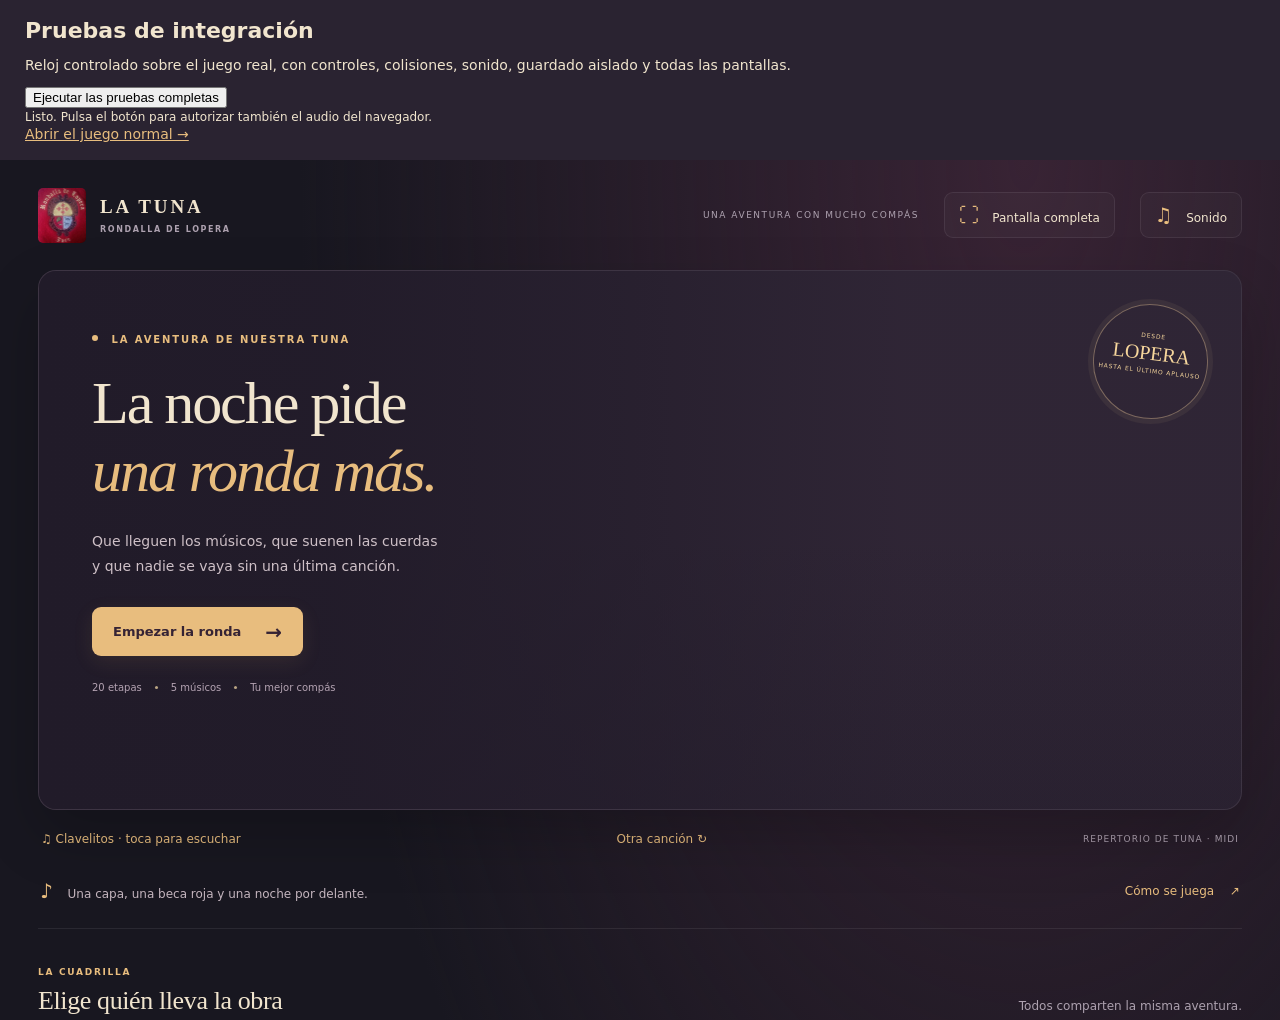
==== tests/browser-integration.html @ 7fff03b4 "Mejorar mezcla y nivel de audio del juego" ====
<!doctype html><html lang="es"><meta charset="utf-8"><meta name="viewport" content="width=device-width,initial-scale=1"><title>Pruebas de integración · Una ronda más</title>
<style>body{margin:0;background:#181720;color:#f1e5ce;font:14px system-ui}header{padding:18px 25px;background:#2a2331}h1{font-size:22px;margin:0 0 8px}#results{white-space:pre-wrap;font-size:12px;max-height:210px;overflow:auto;line-height:1.5}iframe{display:block;border:0;width:100%;height:860px}a{color:#e8bd7e}</style>
<header><h1>Pruebas de integración</h1><p>Reloj controlado sobre el juego real, con controles, colisiones, sonido, guardado aislado y todas las pantallas.</p><button id="run" disabled>Ejecutar las pruebas completas</button><div id="results" role="status">Cargando…</div><a href="../index.html">Abrir el juego normal →</a></header><iframe id="app" src="../index.html?v=5#qa" title="Juego durante la prueba de integración" allow="autoplay"></iframe>
<script>
'use strict';
const iframe=document.getElementById('app'),output=document.getElementById('results');let passed=0,failures=0,lines=[];
function check(name,condition){if(condition){passed++;lines.push('PASS · '+name);}else{failures++;lines.push('FAIL · '+name);}output.textContent=lines.join('\n');}
iframe.addEventListener('load',()=>{document.getElementById('run').disabled=false;output.textContent='Listo. Pulsa el botón para autorizar también el audio del navegador.';});
document.getElementById('run').addEventListener('click',async()=>{
 document.getElementById('run').disabled=true;
 try{
  const w=iframe.contentWindow,d=w.document,qa=w.TunaQA,g=qa.game;await qa.musicReady;
  const step=(n,input)=>{for(let t=0;t<n;t+=.01)qa.step(Math.min(.01,n-t),input);};
  const click=selector=>d.querySelector(selector).click();
  const key=(code,keyValue)=>{d.getElementById('game').focus();d.dispatchEvent(new w.KeyboardEvent('keydown',{code,key:keyValue||code,bubbles:true}));};
  const release=code=>d.dispatchEvent(new w.KeyboardEvent('keyup',{code,bubbles:true}));
  output.textContent='';
  check('Carga inicial',!d.getElementById('home').hidden&&d.querySelectorAll('.character-card').length===5);
  click('[data-character="laud"]');check('Selección de personaje canónico',qa.save.character==='laud');
  const initialSong=qa.audio.track.id;click('#next-song');check('Menú cambia canción sin repetición',qa.audio.track.id!==initialSong);click('[data-level="0"]');check('Empezar partida abre instrucciones',g.phase==='brief'&&d.getElementById('modal').open);
  click('[data-action="begin"]');check('Inicio de nivel',g.phase==='playing');
  const before=g.player.x;key('KeyD','d');qa.step(.1,{x:1,y:0});release('KeyD');check('Movimiento de teclado',g.player.x>before);
  g.player={x:330,y:338};step(2,{x:1,y:0});check('Colisión con banco',g.player.x<=339.1);
  click('#settings-open');check('Ajustes pausan sin superponer otro diálogo',g.phase==='paused'&&d.getElementById('settings').open&&!d.getElementById('modal').open);
  click('#music');click('#effects');check('Audio con controles independientes',qa.save.music===false&&qa.save.effects===false);
  click('#music');click('#effects');d.getElementById('volume').value=28;d.getElementById('volume').dispatchEvent(new w.Event('input'));check('Volumen',qa.save.volume===.28);
  click('[data-close="settings"]');await new Promise(r=>setTimeout(r,60));check('Ajustes reanudan la partida',g.phase==='playing');
  key('Escape');check('Escape pausa',g.phase==='paused');const time=g.clock;step(3);check('El tiempo no avanza en pausa',g.clock===time);click('[data-action="resume"]');
  g.health=0;qa.step(.01);check('Derrota y pantalla de reintento',g.phase==='defeat'&&d.querySelector('[data-action="retry"]'));
  click('[data-action="retry"]');check('Reinicio limpia puntuación y objetos',g.phase==='brief'&&g.score===0&&!g.items.some(i=>i.collected));
  await qa.audio.unlock();check('Audio real inicializado o alternativa silenciosa',qa.audio.ctx?.state==='running'||qa.audio.available===false);
  // Simulated seconds run faster than audible time: mute after checking audio.
  qa.save.music=false;qa.save.effects=false;qa.audio.stop();
  let scoreTotal=0;
  for(let level=0;level<20;level++){
   click('[data-action="begin"]');
   for(const item of g.items){click(`[data-target="${item.id}"]`);let watchdog=0;while(g.target!==null&&g.phase==='playing'&&watchdog++<3000)qa.step(.01);check(`Etapa ${level+1}: objetivo ${item.id+1} alcanzado`,item.collected);}
   click('[data-target="stage"]');let watchdog=0;while(g.mode!=='rhythm'&&g.phase==='playing'&&watchdog++<3000)qa.step(.01);check(`Etapa ${level+1}: transición musical`,g.mode==='rhythm');check(`Etapa ${level+1}: MIDI correspondiente y teclas progresivas`,qa.audio.track.id===g.config.song&&d.querySelectorAll('[data-lane]').length===g.config.laneCount);
   for(const note of g.notes){step(Math.max(0,note.at-g.clock));const code=w.TunaData.codes[note.lane];if(level===2)key('Space',' ');else if(level===3){const b=d.querySelector(`[data-lane="${note.lane}"]`);b.dispatchEvent(new w.PointerEvent('pointerdown',{bubbles:true,pointerId:1}));}else key(code,code);release(code);qa.step(0);}
   step(Math.max(0,g.duration-g.clock)+.1);
   check(`Etapa ${level+1}: canción completa con controles reales`,g.hits===g.notes.length&&g.phase===(level===19?'victory':'result'));
   check(`Etapa ${level+1}: puntuación y estrellas`,g.score>1000&&qa.save.stars[level]===3&&g.total>scoreTotal);scoreTotal=g.total;
   if(level<19)click('[data-action="next"]');
  }
  check('Victoria final visible',g.phase==='victory'&&d.getElementById('modal-content').textContent.includes('Una ronda para recordar'));
  const restored=w.TunaEngine.readSave(qa.storage);check('Guardado y desbloqueo de las veinte etapas',restored.unlocked===19&&restored.best.every(n=>n>0)&&restored.stars.every(n=>n===3));
  check('Los diez archivos MIDI cargan en veinte etapas',w.TunaMusic.status.size===10&&Array.from(w.TunaMusic.status.values()).every(x=>x==='archivo'));check('Escudo y sprites cargados',Array.from(d.querySelectorAll('#characters img,.brand img')).every(im=>im.complete&&im.naturalWidth>0));check('Los cinco atlas PNG cargan y se usan en el renderer',w.TunaData.characters.every(c=>qa.art.images[c.id+'-atlas']?.naturalWidth===768));
  await new Promise(r=>setTimeout(r,300));qa.step(0);
  output.textContent=`${passed} comprobaciones correctas · ${failures} fallos\n`+lines.join('\n');document.body.dataset.passed=passed;document.body.dataset.failed=failures;
 }catch(error){failures++;output.textContent+='\nERROR: '+error.stack;document.body.dataset.failed=failures;console.error(error);}
});
</script></html>
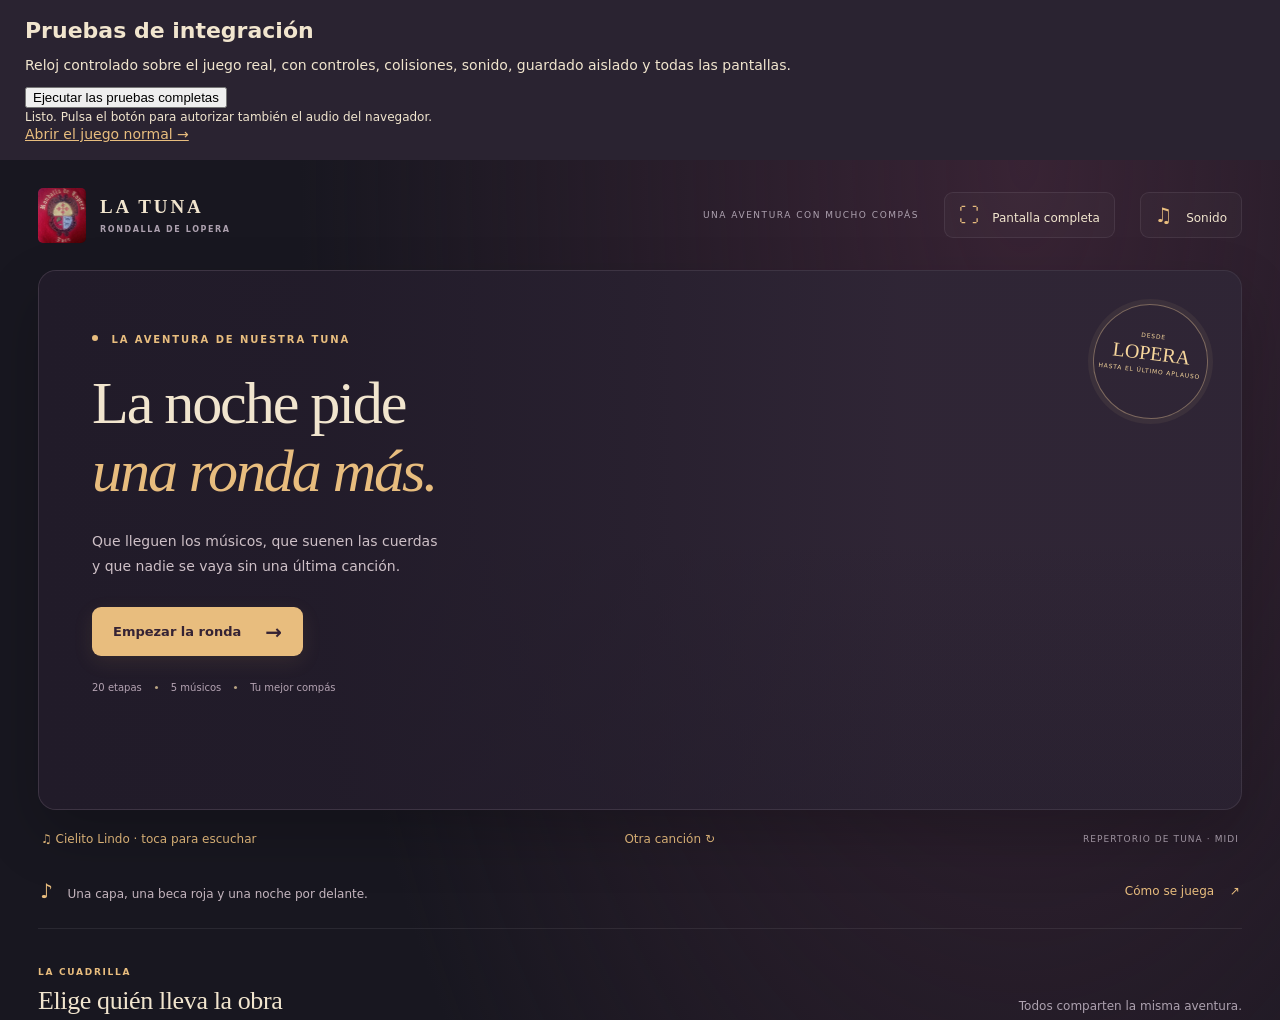
==== commit 21b97f45: "Añadir narrativa de gira y encargos" ====
--- a/tests/browser-integration.html
+++ b/tests/browser-integration.html
@@ -50,4 +50,3 @@
  }catch(error){failures++;output.textContent+='\nERROR: '+error.stack;document.body.dataset.failed=failures;console.error(error);}
 });
 </script></html>
-
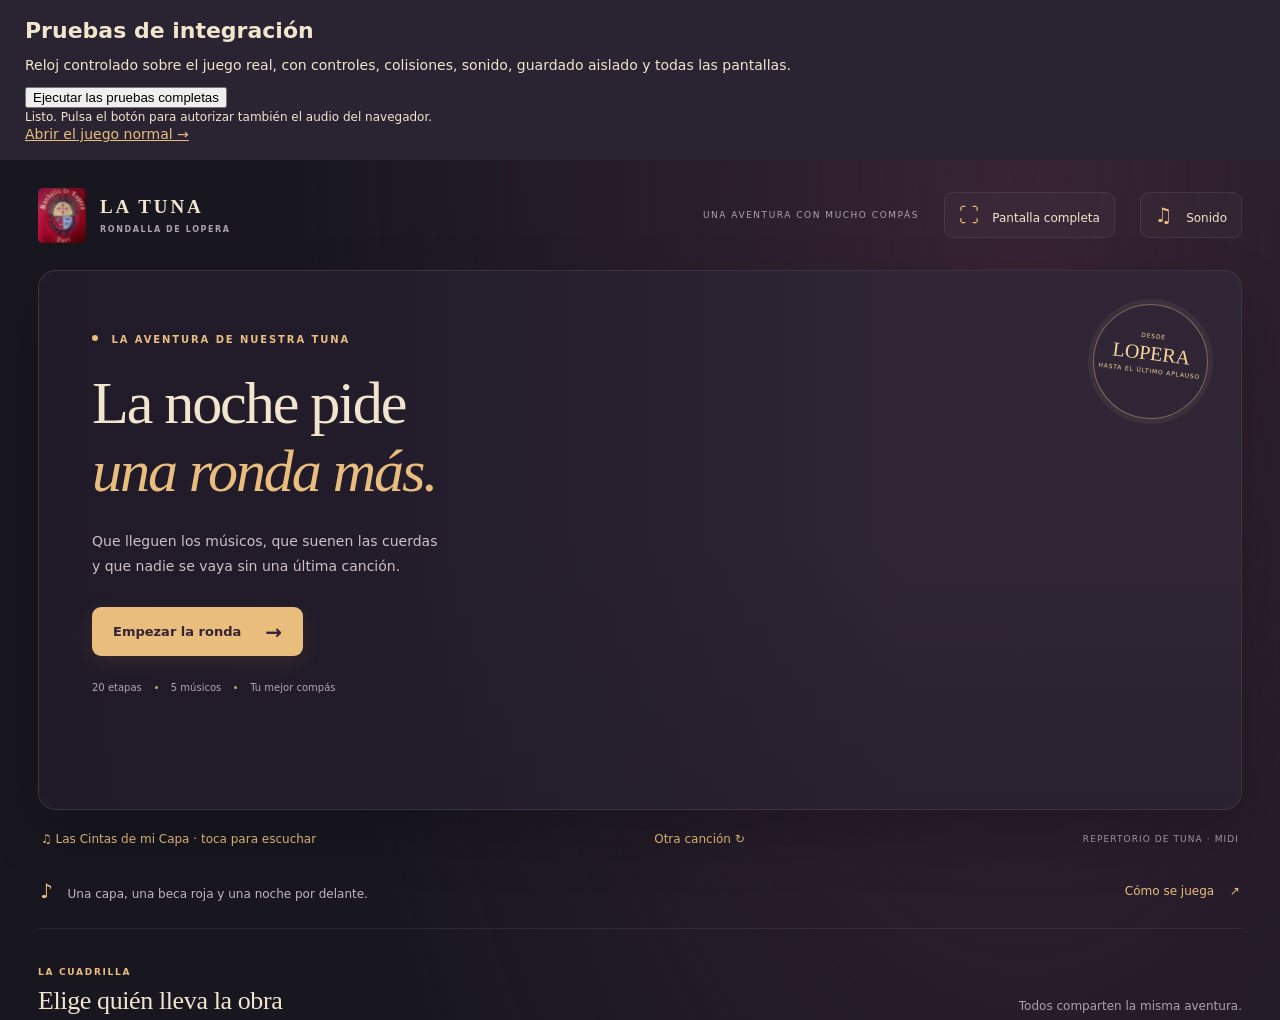
==== commit ba63eac8: "Añadir selección de grupo y nuevos músicos" ====
--- a/tests/browser-integration.html
+++ b/tests/browser-integration.html
@@ -1,6 +1,6 @@
 <!doctype html><html lang="es"><meta charset="utf-8"><meta name="viewport" content="width=device-width,initial-scale=1"><title>Pruebas de integración · Una ronda más</title>
 <style>body{margin:0;background:#181720;color:#f1e5ce;font:14px system-ui}header{padding:18px 25px;background:#2a2331}h1{font-size:22px;margin:0 0 8px}#results{white-space:pre-wrap;font-size:12px;max-height:210px;overflow:auto;line-height:1.5}iframe{display:block;border:0;width:100%;height:860px}a{color:#e8bd7e}</style>
-<header><h1>Pruebas de integración</h1><p>Reloj controlado sobre el juego real, con controles, colisiones, sonido, guardado aislado y todas las pantallas.</p><button id="run" disabled>Ejecutar las pruebas completas</button><div id="results" role="status">Cargando…</div><a href="../index.html">Abrir el juego normal →</a></header><iframe id="app" src="../index.html?v=5#qa" title="Juego durante la prueba de integración" allow="autoplay"></iframe>
+<header><h1>Pruebas de integración</h1><p>Reloj controlado sobre el juego real, con controles, colisiones, sonido, guardado aislado y todas las pantallas.</p><button id="run" disabled>Ejecutar las pruebas completas</button><div id="results" role="status">Cargando…</div><a href="../index.html">Abrir el juego normal →</a></header><iframe id="app" src="../index.html?v=6#qa" title="Juego durante la prueba de integración" allow="autoplay"></iframe>
 <script>
 'use strict';
 const iframe=document.getElementById('app'),output=document.getElementById('results');let passed=0,failures=0,lines=[];
@@ -15,10 +15,10 @@
   const key=(code,keyValue)=>{d.getElementById('game').focus();d.dispatchEvent(new w.KeyboardEvent('keydown',{code,key:keyValue||code,bubbles:true}));};
   const release=code=>d.dispatchEvent(new w.KeyboardEvent('keyup',{code,bubbles:true}));
   output.textContent='';
-  check('Carga inicial',!d.getElementById('home').hidden&&d.querySelectorAll('.character-card').length===5);
+  check('Carga inicial',!d.getElementById('home').hidden&&d.querySelectorAll('.character-card').length===7);
   click('[data-character="laud"]');check('Selección de personaje canónico',qa.save.character==='laud');
   const initialSong=qa.audio.track.id;click('#next-song');check('Menú cambia canción sin repetición',qa.audio.track.id!==initialSong);click('[data-level="0"]');check('Empezar partida abre instrucciones',g.phase==='brief'&&d.getElementById('modal').open);
-  click('[data-action="begin"]');check('Inicio de nivel',g.phase==='playing');
+ click('[data-action="begin"]');check('Inicio de nivel',g.phase==='playing');check('Grupo de cinco almacenado en la actuación',g.performance.selectedCharacters.length===5&&new Set(g.performance.selectedCharacters).size===5);
   const before=g.player.x;key('KeyD','d');qa.step(.1,{x:1,y:0});release('KeyD');check('Movimiento de teclado',g.player.x>before);
   g.player={x:330,y:338};step(2,{x:1,y:0});check('Colisión con banco',g.player.x<=339.1);
   click('#settings-open');check('Ajustes pausan sin superponer otro diálogo',g.phase==='paused'&&d.getElementById('settings').open&&!d.getElementById('modal').open);
@@ -44,7 +44,7 @@
   }
   check('Victoria final visible',g.phase==='victory'&&d.getElementById('modal-content').textContent.includes('Una ronda para recordar'));
   const restored=w.TunaEngine.readSave(qa.storage);check('Guardado y desbloqueo de las veinte etapas',restored.unlocked===19&&restored.best.every(n=>n>0)&&restored.stars.every(n=>n===3));
-  check('Los diez archivos MIDI cargan en veinte etapas',w.TunaMusic.status.size===10&&Array.from(w.TunaMusic.status.values()).every(x=>x==='archivo'));check('Escudo y sprites cargados',Array.from(d.querySelectorAll('#characters img,.brand img')).every(im=>im.complete&&im.naturalWidth>0));check('Los cinco atlas PNG cargan y se usan en el renderer',w.TunaData.characters.every(c=>qa.art.images[c.id+'-atlas']?.naturalWidth===768));
+  check('Los diez archivos MIDI cargan en veinte etapas',w.TunaMusic.status.size===10&&Array.from(w.TunaMusic.status.values()).every(x=>x==='archivo'));check('Escudo y sprites cargados',Array.from(d.querySelectorAll('#characters img,.brand img')).every(im=>im.complete&&im.naturalWidth>0));check('Los siete atlas PNG cargan y se usan en el renderer',w.TunaData.characters.length===7&&w.TunaData.characters.every(c=>qa.art.images[c.id+'-atlas']?.naturalWidth===768));
   await new Promise(r=>setTimeout(r,300));qa.step(0);
   output.textContent=`${passed} comprobaciones correctas · ${failures} fallos\n`+lines.join('\n');document.body.dataset.passed=passed;document.body.dataset.failed=failures;
  }catch(error){failures++;output.textContent+='\nERROR: '+error.stack;document.body.dataset.failed=failures;console.error(error);}
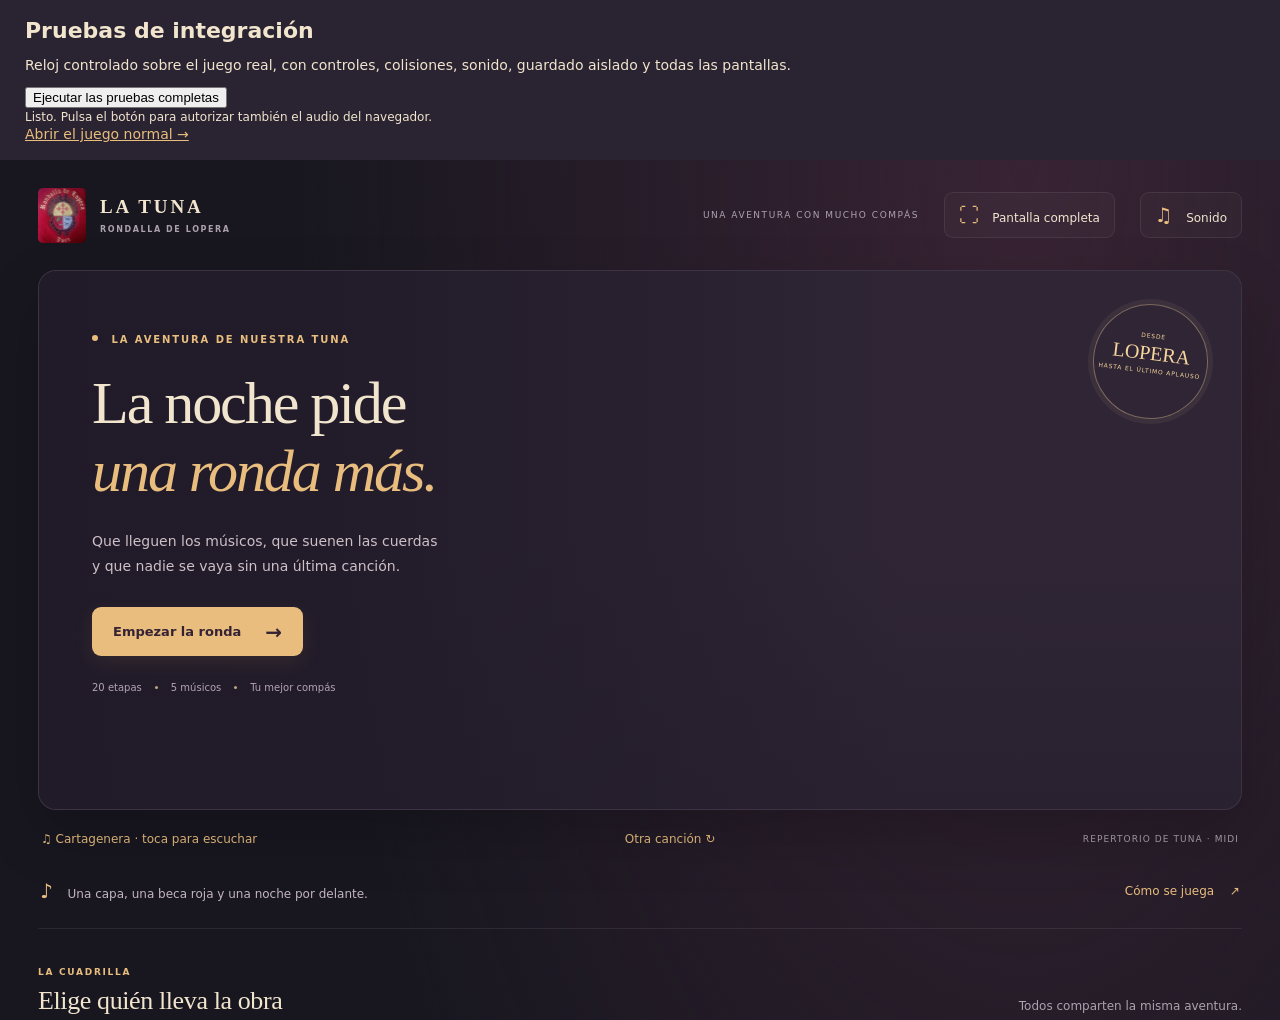
==== commit 2181381b: "Integrar sprites artísticos de Andrés y Coki y selección validada" ====
--- a/tests/browser-integration.html
+++ b/tests/browser-integration.html
@@ -12,13 +12,14 @@
   const w=iframe.contentWindow,d=w.document,qa=w.TunaQA,g=qa.game;await qa.musicReady;
   const step=(n,input)=>{for(let t=0;t<n;t+=.01)qa.step(Math.min(.01,n-t),input);};
   const click=selector=>d.querySelector(selector).click();
+  const chooseGroup=()=>{let guard=0;while(g.performance.selectedCharacters.length<5&&guard++<8){const next=[...d.querySelectorAll('[data-character-pick]:not(:disabled)')].find(button=>button.getAttribute('aria-pressed')!=='true');if(!next)break;next.click();}return g.performance.selectedCharacters.length===5;};
   const key=(code,keyValue)=>{d.getElementById('game').focus();d.dispatchEvent(new w.KeyboardEvent('keydown',{code,key:keyValue||code,bubbles:true}));};
   const release=code=>d.dispatchEvent(new w.KeyboardEvent('keyup',{code,bubbles:true}));
   output.textContent='';
   check('Carga inicial',!d.getElementById('home').hidden&&d.querySelectorAll('.character-card').length===7);
   click('[data-character="laud"]');check('Selección de personaje canónico',qa.save.character==='laud');
   const initialSong=qa.audio.track.id;click('#next-song');check('Menú cambia canción sin repetición',qa.audio.track.id!==initialSong);click('[data-level="0"]');check('Empezar partida abre instrucciones',g.phase==='brief'&&d.getElementById('modal').open);
- click('[data-action="begin"]');check('Inicio de nivel',g.phase==='playing');check('Grupo de cinco almacenado en la actuación',g.performance.selectedCharacters.length===5&&new Set(g.performance.selectedCharacters).size===5);
+ click('[data-action="choose-group"]');check('La introducción pasa a selección de grupo',d.querySelector('.party-picker h3')?.textContent==='TUNA: 0/5'&&d.querySelector('[data-action="begin"]').disabled);check('Selecciona cinco músicos',chooseGroup()&&d.querySelector('.party-picker h3')?.textContent==='TUNA: 5/5');const chosen=[...g.performance.selectedCharacters];click('[data-action="begin"]');check('Inicio de nivel y grupo seleccionado',g.phase==='playing'&&JSON.stringify(g.performance.selectedCharacters)===JSON.stringify(chosen)&&chosen.includes(g.collectorCharacter));
   const before=g.player.x;key('KeyD','d');qa.step(.1,{x:1,y:0});release('KeyD');check('Movimiento de teclado',g.player.x>before);
   g.player={x:330,y:338};step(2,{x:1,y:0});check('Colisión con banco',g.player.x<=339.1);
   click('#settings-open');check('Ajustes pausan sin superponer otro diálogo',g.phase==='paused'&&d.getElementById('settings').open&&!d.getElementById('modal').open);
@@ -27,13 +28,15 @@
   click('[data-close="settings"]');await new Promise(r=>setTimeout(r,60));check('Ajustes reanudan la partida',g.phase==='playing');
   key('Escape');check('Escape pausa',g.phase==='paused');const time=g.clock;step(3);check('El tiempo no avanza en pausa',g.clock===time);click('[data-action="resume"]');
   g.health=0;qa.step(.01);check('Derrota y pantalla de reintento',g.phase==='defeat'&&d.querySelector('[data-action="retry"]'));
-  click('[data-action="retry"]');check('Reinicio limpia puntuación y objetos',g.phase==='brief'&&g.score===0&&!g.items.some(i=>i.collected));
+  click('[data-action="retry"]');check('Reinicio limpia puntuación y objetos',g.phase==='brief'&&g.score===0&&!g.items.some(i=>i.collected));click('[data-action="choose-group"]');check('El grupo se conserva al repetir la actuación',JSON.stringify(g.performance.selectedCharacters)===JSON.stringify(chosen));
   await qa.audio.unlock();check('Audio real inicializado o alternativa silenciosa',qa.audio.ctx?.state==='running'||qa.audio.available===false);
   // Simulated seconds run faster than audible time: mute after checking audio.
   qa.save.music=false;qa.save.effects=false;qa.audio.stop();
   let scoreTotal=0;
   for(let level=0;level<20;level++){
-   click('[data-action="begin"]');
+   if(!d.querySelector('[data-action="begin"]'))click('[data-action="choose-group"]');
+   check(`Etapa ${level+1}: se eligen cinco antes de salir`,chooseGroup()&&d.querySelector('[data-action="begin"]').disabled===false);
+   const actCast=[...g.performance.selectedCharacters];click('[data-action="begin"]');check(`Etapa ${level+1}: preparación usa personaje del grupo`,actCast.includes(g.collectorCharacter));const pickupLabels=[...d.querySelectorAll('#beacons .beacon:not(.stage)')].map(button=>button.getAttribute('aria-label')||'');check(`Etapa ${level+1}: recogida muestra equipo, no personajes ajenos`,pickupLabels.every(label=>!w.TunaData.characters.some(character=>label.includes(character.name))));
    for(const item of g.items){click(`[data-target="${item.id}"]`);let watchdog=0;while(g.target!==null&&g.phase==='playing'&&watchdog++<3000)qa.step(.01);check(`Etapa ${level+1}: objetivo ${item.id+1} alcanzado`,item.collected);}
    click('[data-target="stage"]');let watchdog=0;while(g.mode!=='rhythm'&&g.phase==='playing'&&watchdog++<3000)qa.step(.01);check(`Etapa ${level+1}: transición musical`,g.mode==='rhythm');check(`Etapa ${level+1}: MIDI correspondiente y teclas progresivas`,qa.audio.track.id===g.config.song&&d.querySelectorAll('[data-lane]').length===g.config.laneCount);
    for(const note of g.notes){step(Math.max(0,note.at-g.clock));const code=w.TunaData.codes[note.lane];if(level===2)key('Space',' ');else if(level===3){const b=d.querySelector(`[data-lane="${note.lane}"]`);b.dispatchEvent(new w.PointerEvent('pointerdown',{bubbles:true,pointerId:1}));}else key(code,code);release(code);qa.step(0);}
@@ -45,6 +48,22 @@
   check('Victoria final visible',g.phase==='victory'&&d.getElementById('modal-content').textContent.includes('Una ronda para recordar'));
   const restored=w.TunaEngine.readSave(qa.storage);check('Guardado y desbloqueo de las veinte etapas',restored.unlocked===19&&restored.best.every(n=>n>0)&&restored.stars.every(n=>n===3));
   check('Los diez archivos MIDI cargan en veinte etapas',w.TunaMusic.status.size===10&&Array.from(w.TunaMusic.status.values()).every(x=>x==='archivo'));check('Escudo y sprites cargados',Array.from(d.querySelectorAll('#characters img,.brand img')).every(im=>im.complete&&im.naturalWidth>0));check('Los siete atlas PNG cargan y se usan en el renderer',w.TunaData.characters.length===7&&w.TunaData.characters.every(c=>qa.art.images[c.id+'-atlas']?.naturalWidth===768));
+  // Force a valid random draw for the restricted event and exercise its real UI.
+  const D=w.TunaData,previousKey=g.performance.key,pairs=D.locations.flatMap(location=>D.events.map(event=>({location,event}))),available=pairs.filter(pair=>`${pair.location.id}:${pair.event.id}`!==previousKey),benefitIndex=available.findIndex(pair=>pair.event.id==='evento-benefico'),originalRandom=w.Math.random;
+  w.Math.random=()=>((benefitIndex+.25)/available.length);qa.start(0);w.Math.random=originalRandom;
+  check('Generación aleatoria conserva el evento benéfico',g.performance.eventId==='evento-benefico'&&g.performance.event.name==='Evento benéfico');
+  click('[data-action="choose-group"]');const blocked=d.querySelector('[data-character-pick="guitarra"]'),andres=d.querySelector('[data-character-pick="andres"]'),coki=d.querySelector('[data-character-pick="coki"]');
+  check('Pacheco aparece bloqueado con el mensaje solicitado',blocked?.disabled&&blocked.textContent.includes('Pone una escusa para no actuar'));
+  check('Andrés y Coki siguen disponibles en el evento benéfico',andres&&!andres.disabled&&coki&&!coki.disabled);
+  check('Un evento benéfico no permite empezar con menos de cinco',g.performance.selectedCharacters.length===0&&d.querySelector('[data-action="begin"]').disabled);
+  check('Se completa el grupo benéfico con cinco personajes permitidos',chooseGroup()&&g.selectionStatus().valid&&g.performance.selectedCharacters.length===5);
+  d.querySelector('[data-character-pick="laud"]').click();d.querySelector('[data-character-pick="coki"]').click();check('Andrés y Coki pueden formar parte del grupo',g.performance.selectedCharacters.length===5&&g.performance.selectedCharacters.includes('andres')&&g.performance.selectedCharacters.includes('coki'));
+  const benefitCast=[...g.performance.selectedCharacters],sixth=[...d.querySelectorAll('[data-character-pick]:not(:disabled)')].find(button=>button.getAttribute('aria-pressed')!=='true');sixth?.click();
+  check('El sexto personaje no entra en el grupo',g.performance.selectedCharacters.length===5&&benefitCast.every(id=>g.performance.selectedCharacters.includes(id)));
+  const bypass=['guitarra',...g.performance.allowedCharacters.filter(id=>id!=='guitarra').slice(0,4)];g.performance.selectedCharacters=bypass;
+  check('El inicio rechaza Pacheco también si se fuerza en el estado',g.begin()===false&&g.selectionStatus().valid===false);
+  g.performance.selectedCharacters=benefitCast;click('[data-action="begin"]');
+  check('La actuación benéfica conserva el grupo permitido',g.phase==='playing'&&JSON.stringify(g.performance.selectedCharacters)===JSON.stringify(benefitCast)&&benefitCast.length===5&&!benefitCast.includes('guitarra')&&benefitCast.every(id=>g.performance.allowedCharacters.includes(id)));
   await new Promise(r=>setTimeout(r,300));qa.step(0);
   output.textContent=`${passed} comprobaciones correctas · ${failures} fallos\n`+lines.join('\n');document.body.dataset.passed=passed;document.body.dataset.failed=failures;
  }catch(error){failures++;output.textContent+='\nERROR: '+error.stack;document.body.dataset.failed=failures;console.error(error);}
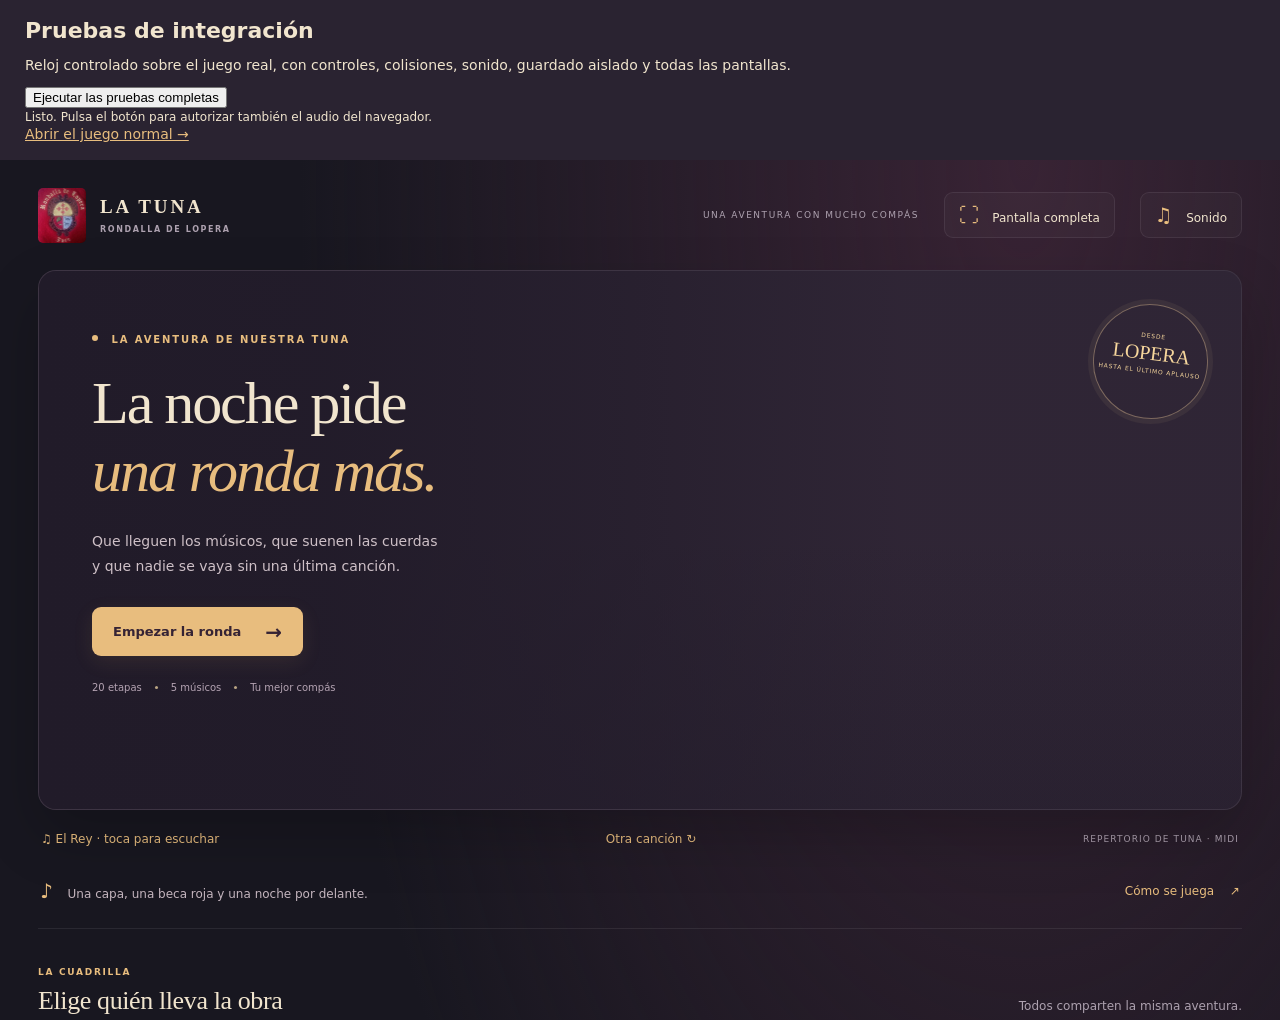
==== commit 1039349a: "Añadir LEGÍA con guitarra y sprites animados coherentes con el elenco" ====
--- a/tests/browser-integration.html
+++ b/tests/browser-integration.html
@@ -16,7 +16,7 @@
   const key=(code,keyValue)=>{d.getElementById('game').focus();d.dispatchEvent(new w.KeyboardEvent('keydown',{code,key:keyValue||code,bubbles:true}));};
   const release=code=>d.dispatchEvent(new w.KeyboardEvent('keyup',{code,bubbles:true}));
   output.textContent='';
-  check('Carga inicial',!d.getElementById('home').hidden&&d.querySelectorAll('.character-card').length===7);
+  check('Carga inicial',!d.getElementById('home').hidden&&d.querySelectorAll('.character-card').length===8);
   click('[data-character="laud"]');check('Selección de personaje canónico',qa.save.character==='laud');
   const initialSong=qa.audio.track.id;click('#next-song');check('Menú cambia canción sin repetición',qa.audio.track.id!==initialSong);click('[data-level="0"]');check('Empezar partida abre instrucciones',g.phase==='brief'&&d.getElementById('modal').open);
  click('[data-action="choose-group"]');check('La introducción pasa a selección de grupo',d.querySelector('.party-picker h3')?.textContent==='TUNA: 0/5'&&d.querySelector('[data-action="begin"]').disabled);check('Selecciona cinco músicos',chooseGroup()&&d.querySelector('.party-picker h3')?.textContent==='TUNA: 5/5');const chosen=[...g.performance.selectedCharacters];click('[data-action="begin"]');check('Inicio de nivel y grupo seleccionado',g.phase==='playing'&&JSON.stringify(g.performance.selectedCharacters)===JSON.stringify(chosen)&&chosen.includes(g.collectorCharacter));
@@ -47,7 +47,7 @@
   }
   check('Victoria final visible',g.phase==='victory'&&d.getElementById('modal-content').textContent.includes('Una ronda para recordar'));
   const restored=w.TunaEngine.readSave(qa.storage);check('Guardado y desbloqueo de las veinte etapas',restored.unlocked===19&&restored.best.every(n=>n>0)&&restored.stars.every(n=>n===3));
-  check('Los diez archivos MIDI cargan en veinte etapas',w.TunaMusic.status.size===10&&Array.from(w.TunaMusic.status.values()).every(x=>x==='archivo'));check('Escudo y sprites cargados',Array.from(d.querySelectorAll('#characters img,.brand img')).every(im=>im.complete&&im.naturalWidth>0));check('Los siete atlas PNG cargan y se usan en el renderer',w.TunaData.characters.length===7&&w.TunaData.characters.every(c=>qa.art.images[c.id+'-atlas']?.naturalWidth===768));
+  check('Los diez archivos MIDI cargan en veinte etapas',w.TunaMusic.status.size===10&&Array.from(w.TunaMusic.status.values()).every(x=>x==='archivo'));check('Escudo y sprites cargados',Array.from(d.querySelectorAll('#characters img,.brand img')).every(im=>im.complete&&im.naturalWidth>0));check('Los ocho atlas PNG cargan y se usan en el renderer',w.TunaData.characters.length===8&&w.TunaData.characters.every(c=>qa.art.images[c.id+'-atlas']?.naturalWidth===768));
   // Force a valid random draw for the restricted event and exercise its real UI.
   const D=w.TunaData,previousKey=g.performance.key,pairs=D.locations.flatMap(location=>D.events.map(event=>({location,event}))),available=pairs.filter(pair=>`${pair.location.id}:${pair.event.id}`!==previousKey),benefitIndex=available.findIndex(pair=>pair.event.id==='evento-benefico'),originalRandom=w.Math.random;
   w.Math.random=()=>((benefitIndex+.25)/available.length);qa.start(0);w.Math.random=originalRandom;
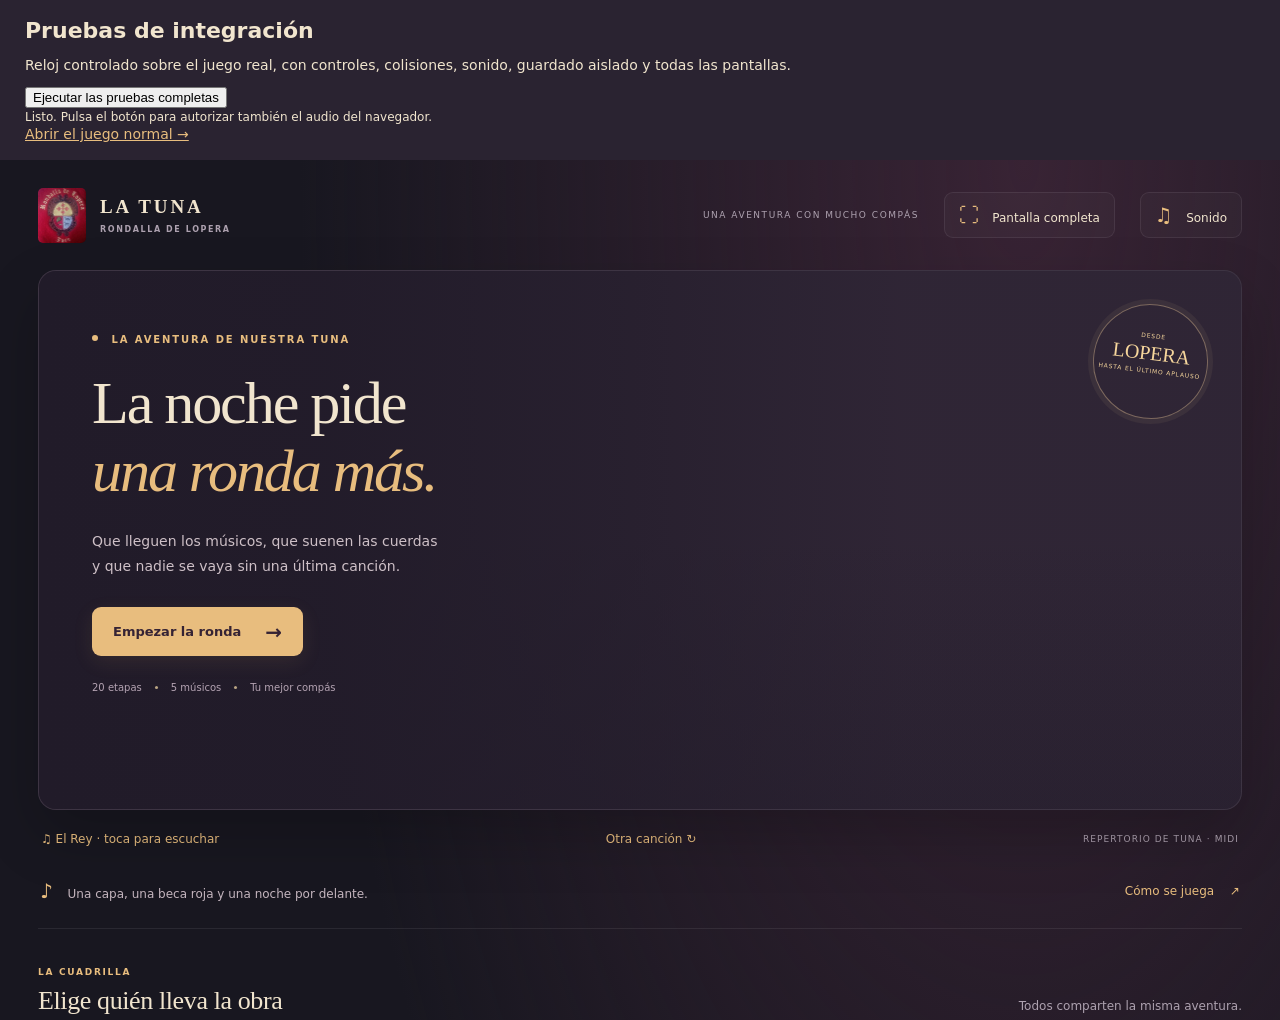
==== commit 66ba7a6c: "Añadir Pedro V., Ponder y Peña con progresión y recompensas persistentes" ====
--- a/tests/browser-integration.html
+++ b/tests/browser-integration.html
@@ -16,7 +16,7 @@
   const key=(code,keyValue)=>{d.getElementById('game').focus();d.dispatchEvent(new w.KeyboardEvent('keydown',{code,key:keyValue||code,bubbles:true}));};
   const release=code=>d.dispatchEvent(new w.KeyboardEvent('keyup',{code,bubbles:true}));
   output.textContent='';
-  check('Carga inicial',!d.getElementById('home').hidden&&d.querySelectorAll('.character-card').length===8);
+  check('Carga inicial',!d.getElementById('home').hidden&&d.querySelectorAll('.character-card').length===11);
   click('[data-character="laud"]');check('Selección de personaje canónico',qa.save.character==='laud');
   const initialSong=qa.audio.track.id;click('#next-song');check('Menú cambia canción sin repetición',qa.audio.track.id!==initialSong);click('[data-level="0"]');check('Empezar partida abre instrucciones',g.phase==='brief'&&d.getElementById('modal').open);
  click('[data-action="choose-group"]');check('La introducción pasa a selección de grupo',d.querySelector('.party-picker h3')?.textContent==='TUNA: 0/5'&&d.querySelector('[data-action="begin"]').disabled);check('Selecciona cinco músicos',chooseGroup()&&d.querySelector('.party-picker h3')?.textContent==='TUNA: 5/5');const chosen=[...g.performance.selectedCharacters];click('[data-action="begin"]');check('Inicio de nivel y grupo seleccionado',g.phase==='playing'&&JSON.stringify(g.performance.selectedCharacters)===JSON.stringify(chosen)&&chosen.includes(g.collectorCharacter));
@@ -43,11 +43,12 @@
    step(Math.max(0,g.duration-g.clock)+.1);
    check(`Etapa ${level+1}: canción completa con controles reales`,g.hits===g.notes.length&&g.phase===(level===19?'victory':'result'));
    check(`Etapa ${level+1}: puntuación y estrellas`,g.score>1000&&qa.save.stars[level]===3&&g.total>scoreTotal);scoreTotal=g.total;
+   while(d.querySelector('[data-action="reward-continue"]'))click('[data-action="reward-continue"]');
    if(level<19)click('[data-action="next"]');
   }
   check('Victoria final visible',g.phase==='victory'&&d.getElementById('modal-content').textContent.includes('Una ronda para recordar'));
   const restored=w.TunaEngine.readSave(qa.storage);check('Guardado y desbloqueo de las veinte etapas',restored.unlocked===19&&restored.best.every(n=>n>0)&&restored.stars.every(n=>n===3));
-  check('Los diez archivos MIDI cargan en veinte etapas',w.TunaMusic.status.size===10&&Array.from(w.TunaMusic.status.values()).every(x=>x==='archivo'));check('Escudo y sprites cargados',Array.from(d.querySelectorAll('#characters img,.brand img')).every(im=>im.complete&&im.naturalWidth>0));check('Los ocho atlas PNG cargan y se usan en el renderer',w.TunaData.characters.length===8&&w.TunaData.characters.every(c=>qa.art.images[c.id+'-atlas']?.naturalWidth===768));
+  check('Los diez archivos MIDI cargan en veinte etapas',w.TunaMusic.status.size===10&&Array.from(w.TunaMusic.status.values()).every(x=>x==='archivo'));check('Escudo y sprites cargados',Array.from(d.querySelectorAll('#characters img,.brand img')).every(im=>im.complete&&im.naturalWidth>0));check('Los once atlas PNG cargan y se usan en el renderer',w.TunaData.characters.length===11&&w.TunaData.characters.every(c=>qa.art.images[c.id+'-atlas']?.naturalWidth===192*(c.animationColumns||4)));
   // Force a valid random draw for the restricted event and exercise its real UI.
   const D=w.TunaData,previousKey=g.performance.key,pairs=D.locations.flatMap(location=>D.events.map(event=>({location,event}))),available=pairs.filter(pair=>`${pair.location.id}:${pair.event.id}`!==previousKey),benefitIndex=available.findIndex(pair=>pair.event.id==='evento-benefico'),originalRandom=w.Math.random;
   w.Math.random=()=>((benefitIndex+.25)/available.length);qa.start(0);w.Math.random=originalRandom;
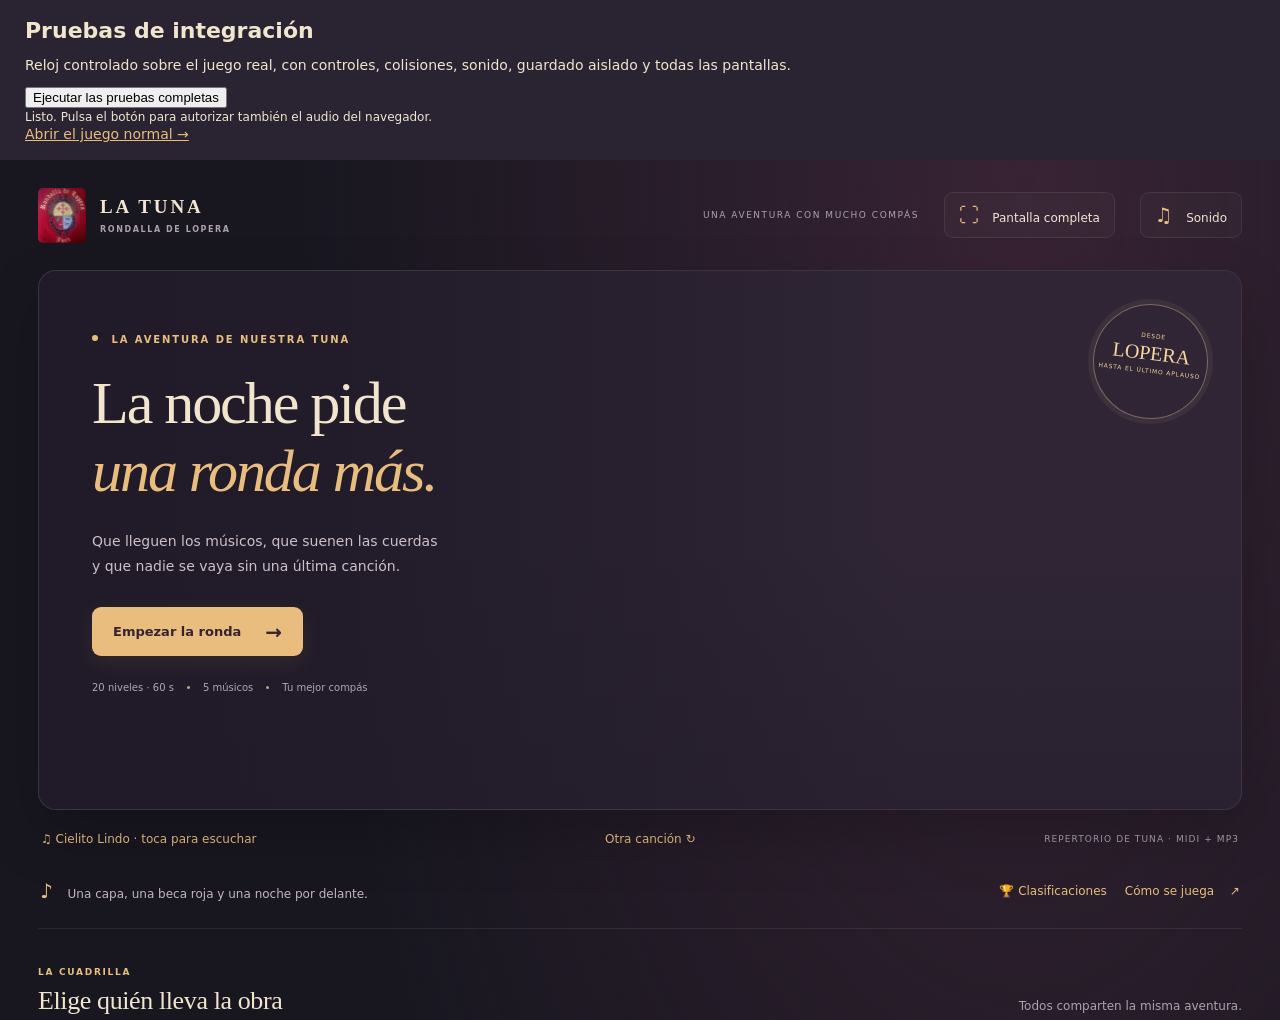
==== commit adc4a8ac: "Añadir ranking público y campaña musical de 60 segundos" ====
--- a/tests/browser-integration.html
+++ b/tests/browser-integration.html
@@ -1,4 +1,4 @@
-<!doctype html><html lang="es"><meta charset="utf-8"><meta name="viewport" content="width=device-width,initial-scale=1"><title>Pruebas de integración · Una ronda más</title>
+<!doctype html><html lang="es"><meta charset="utf-8"><meta name="viewport" content="width=device-width,initial-scale=1"><link rel="icon" href="data:,"><title>Pruebas de integración · Una ronda más</title>
 <style>body{margin:0;background:#181720;color:#f1e5ce;font:14px system-ui}header{padding:18px 25px;background:#2a2331}h1{font-size:22px;margin:0 0 8px}#results{white-space:pre-wrap;font-size:12px;max-height:210px;overflow:auto;line-height:1.5}iframe{display:block;border:0;width:100%;height:860px}a{color:#e8bd7e}</style>
 <header><h1>Pruebas de integración</h1><p>Reloj controlado sobre el juego real, con controles, colisiones, sonido, guardado aislado y todas las pantallas.</p><button id="run" disabled>Ejecutar las pruebas completas</button><div id="results" role="status">Cargando…</div><a href="../index.html">Abrir el juego normal →</a></header><iframe id="app" src="../index.html?v=6#qa" title="Juego durante la prueba de integración" allow="autoplay"></iframe>
 <script>
@@ -10,13 +10,14 @@
  document.getElementById('run').disabled=true;
  try{
   const w=iframe.contentWindow,d=w.document,qa=w.TunaQA,g=qa.game;await qa.musicReady;
-  const step=(n,input)=>{for(let t=0;t<n;t+=.01)qa.step(Math.min(.01,n-t),input);};
+  const step=(n,input)=>{for(let t=0;t<n;t+=.01){const dt=Math.min(.01,n-t);qa.step(dt,input,g.recording?g.clock+dt:null);}};
   const click=selector=>d.querySelector(selector).click();
   const chooseGroup=()=>{let guard=0;while(g.performance.selectedCharacters.length<5&&guard++<8){const next=[...d.querySelectorAll('[data-character-pick]:not(:disabled)')].find(button=>button.getAttribute('aria-pressed')!=='true');if(!next)break;next.click();}return g.performance.selectedCharacters.length===5;};
   const key=(code,keyValue)=>{d.getElementById('game').focus();d.dispatchEvent(new w.KeyboardEvent('keydown',{code,key:keyValue||code,bubbles:true}));};
   const release=code=>d.dispatchEvent(new w.KeyboardEvent('keyup',{code,bubbles:true}));
   output.textContent='';
   check('Carga inicial',!d.getElementById('home').hidden&&d.querySelectorAll('.character-card').length===11);
+  click('#rankings-open');for(let wait=0;wait<80&&d.querySelector('#ranking-table')?.textContent.includes('Cargando');wait++)await new Promise(resolve=>setTimeout(resolve,25));check('Clasificación pública carga sin cuenta y sin resultados de prueba',d.querySelector('#ranking-table')?.textContent.includes('0 resultados'));click('[data-action="close"]');
   click('[data-character="laud"]');check('Selección de personaje canónico',qa.save.character==='laud');
   const initialSong=qa.audio.track.id;click('#next-song');check('Menú cambia canción sin repetición',qa.audio.track.id!==initialSong);click('[data-level="0"]');check('Empezar partida abre instrucciones',g.phase==='brief'&&d.getElementById('modal').open);
  click('[data-action="choose-group"]');check('La introducción pasa a selección de grupo',d.querySelector('.party-picker h3')?.textContent==='TUNA: 0/5'&&d.querySelector('[data-action="begin"]').disabled);check('Selecciona cinco músicos',chooseGroup()&&d.querySelector('.party-picker h3')?.textContent==='TUNA: 5/5');const chosen=[...g.performance.selectedCharacters];click('[data-action="begin"]');check('Inicio de nivel y grupo seleccionado',g.phase==='playing'&&JSON.stringify(g.performance.selectedCharacters)===JSON.stringify(chosen)&&chosen.includes(g.collectorCharacter));
@@ -38,8 +39,8 @@
    check(`Etapa ${level+1}: se eligen cinco antes de salir`,chooseGroup()&&d.querySelector('[data-action="begin"]').disabled===false);
    const actCast=[...g.performance.selectedCharacters];click('[data-action="begin"]');check(`Etapa ${level+1}: preparación usa personaje del grupo`,actCast.includes(g.collectorCharacter));const pickupLabels=[...d.querySelectorAll('#beacons .beacon:not(.stage)')].map(button=>button.getAttribute('aria-label')||'');check(`Etapa ${level+1}: recogida muestra equipo, no personajes ajenos`,pickupLabels.every(label=>!w.TunaData.characters.some(character=>label.includes(character.name))));
    for(const item of g.items){click(`[data-target="${item.id}"]`);let watchdog=0;while(g.target!==null&&g.phase==='playing'&&watchdog++<3000)qa.step(.01);check(`Etapa ${level+1}: objetivo ${item.id+1} alcanzado`,item.collected);}
-   click('[data-target="stage"]');let watchdog=0;while(g.mode!=='rhythm'&&g.phase==='playing'&&watchdog++<3000)qa.step(.01);check(`Etapa ${level+1}: transición musical`,g.mode==='rhythm');check(`Etapa ${level+1}: MIDI correspondiente y teclas progresivas`,qa.audio.track.id===g.config.song&&d.querySelectorAll('[data-lane]').length===g.config.laneCount);
-   for(const note of g.notes){step(Math.max(0,note.at-g.clock));const code=w.TunaData.codes[note.lane];if(level===2)key('Space',' ');else if(level===3){const b=d.querySelector(`[data-lane="${note.lane}"]`);b.dispatchEvent(new w.PointerEvent('pointerdown',{bubbles:true,pointerId:1}));}else key(code,code);release(code);qa.step(0);}
+   click('[data-target="stage"]');let watchdog=0;while(g.mode!=='rhythm'&&g.phase==='playing'&&watchdog++<3000)qa.step(.01);check(`Etapa ${level+1}: transición musical`,g.mode==='rhythm');let sourceOk;if(g.recording){for(let wait=0;wait<100&&qa.audio.recordingTransport?.status==='loading';wait++)await new Promise(resolve=>setTimeout(resolve,25));sourceOk=qa.audio.track===null&&qa.audio.recordingTransport?.status==='ready'&&qa.audio.recordingTransport.buffer?.duration>=60;}else sourceOk=qa.audio.track?.id===g.config.song;check(`Etapa ${level+1}: fuente musical correcta y teclas progresivas`,sourceOk&&d.querySelectorAll('[data-lane]').length===g.config.laneCount);
+   for(const note of g.notes){step(Math.max(0,note.at-g.clock));const code=w.TunaData.codes[note.lane];if(g.recording)g.hit(note.lane);else if(level===2)key('Space',' ');else if(level===3){const b=d.querySelector(`[data-lane="${note.lane}"]`);b.dispatchEvent(new w.PointerEvent('pointerdown',{bubbles:true,pointerId:1}));}else key(code,code);release(code);qa.step(0);}
    step(Math.max(0,g.duration-g.clock)+.1);
    check(`Etapa ${level+1}: canción completa con controles reales`,g.hits===g.notes.length&&g.phase===(level===19?'victory':'result'));
    check(`Etapa ${level+1}: puntuación y estrellas`,g.score>1000&&qa.save.stars[level]===3&&g.total>scoreTotal);scoreTotal=g.total;
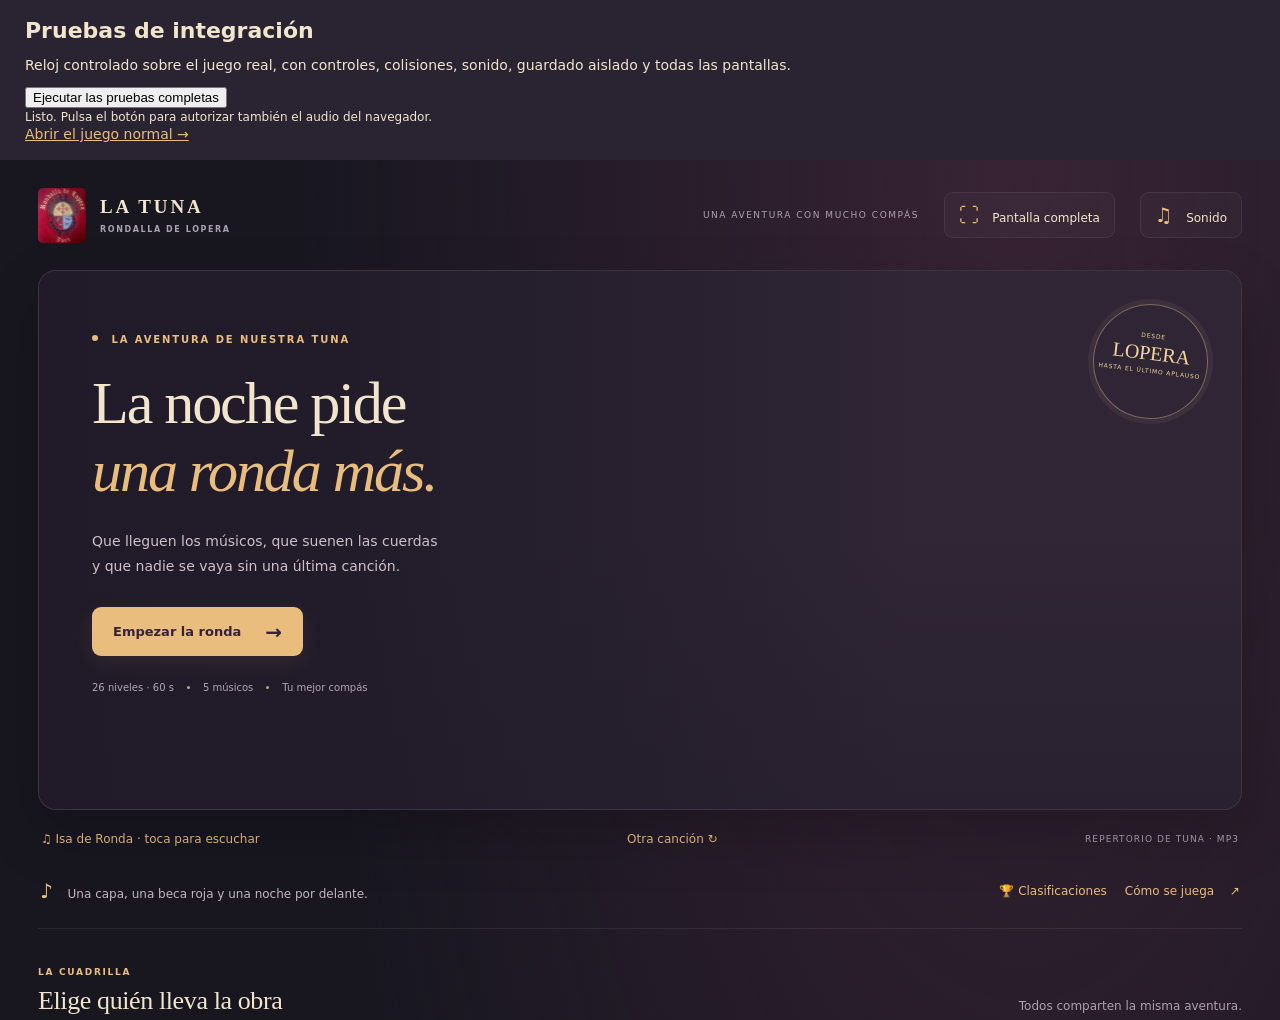
==== commit 661d7565: "Integrate MP3 campaign across 26 levels" ====
--- a/tests/browser-integration.html
+++ b/tests/browser-integration.html
@@ -19,7 +19,7 @@
   check('Carga inicial',!d.getElementById('home').hidden&&d.querySelectorAll('.character-card').length===11);
   click('#rankings-open');for(let wait=0;wait<80&&d.querySelector('#ranking-table')?.textContent.includes('Cargando');wait++)await new Promise(resolve=>setTimeout(resolve,25));check('Clasificación pública carga sin cuenta y sin resultados de prueba',d.querySelector('#ranking-table')?.textContent.includes('0 resultados'));click('[data-action="close"]');
   click('[data-character="laud"]');check('Selección de personaje canónico',qa.save.character==='laud');
-  const initialSong=qa.audio.track.id;click('#next-song');check('Menú cambia canción sin repetición',qa.audio.track.id!==initialSong);click('[data-level="0"]');check('Empezar partida abre instrucciones',g.phase==='brief'&&d.getElementById('modal').open);
+  const initialSong=qa.audio.ambientConfig.id;click('#next-song');check('Menú cambia canción MP3 sin repetición',qa.audio.ambientConfig.id!==initialSong);click('[data-level="0"]');check('Empezar partida abre instrucciones',g.phase==='brief'&&d.getElementById('modal').open);
  click('[data-action="choose-group"]');check('La introducción pasa a selección de grupo',d.querySelector('.party-picker h3')?.textContent==='TUNA: 0/5'&&d.querySelector('[data-action="begin"]').disabled);check('Selecciona cinco músicos',chooseGroup()&&d.querySelector('.party-picker h3')?.textContent==='TUNA: 5/5');const chosen=[...g.performance.selectedCharacters];click('[data-action="begin"]');check('Inicio de nivel y grupo seleccionado',g.phase==='playing'&&JSON.stringify(g.performance.selectedCharacters)===JSON.stringify(chosen)&&chosen.includes(g.collectorCharacter));
   const before=g.player.x;key('KeyD','d');qa.step(.1,{x:1,y:0});release('KeyD');check('Movimiento de teclado',g.player.x>before);
   g.player={x:330,y:338};step(2,{x:1,y:0});check('Colisión con banco',g.player.x<=339.1);
@@ -34,7 +34,7 @@
   // Simulated seconds run faster than audible time: mute after checking audio.
   qa.save.music=false;qa.save.effects=false;qa.audio.stop();
   let scoreTotal=0;
-  for(let level=0;level<20;level++){
+  for(let level=0;level<w.TunaData.levels.length;level++){
    if(!d.querySelector('[data-action="begin"]'))click('[data-action="choose-group"]');
    check(`Etapa ${level+1}: se eligen cinco antes de salir`,chooseGroup()&&d.querySelector('[data-action="begin"]').disabled===false);
    const actCast=[...g.performance.selectedCharacters];click('[data-action="begin"]');check(`Etapa ${level+1}: preparación usa personaje del grupo`,actCast.includes(g.collectorCharacter));const pickupLabels=[...d.querySelectorAll('#beacons .beacon:not(.stage)')].map(button=>button.getAttribute('aria-label')||'');check(`Etapa ${level+1}: recogida muestra equipo, no personajes ajenos`,pickupLabels.every(label=>!w.TunaData.characters.some(character=>label.includes(character.name))));
@@ -42,14 +42,14 @@
    click('[data-target="stage"]');let watchdog=0;while(g.mode!=='rhythm'&&g.phase==='playing'&&watchdog++<3000)qa.step(.01);check(`Etapa ${level+1}: transición musical`,g.mode==='rhythm');let sourceOk;if(g.recording){for(let wait=0;wait<100&&qa.audio.recordingTransport?.status==='loading';wait++)await new Promise(resolve=>setTimeout(resolve,25));sourceOk=qa.audio.track===null&&qa.audio.recordingTransport?.status==='ready'&&qa.audio.recordingTransport.buffer?.duration>=60;}else sourceOk=qa.audio.track?.id===g.config.song;check(`Etapa ${level+1}: fuente musical correcta y teclas progresivas`,sourceOk&&d.querySelectorAll('[data-lane]').length===g.config.laneCount);
    for(const note of g.notes){step(Math.max(0,note.at-g.clock));const code=w.TunaData.codes[note.lane];if(g.recording)g.hit(note.lane);else if(level===2)key('Space',' ');else if(level===3){const b=d.querySelector(`[data-lane="${note.lane}"]`);b.dispatchEvent(new w.PointerEvent('pointerdown',{bubbles:true,pointerId:1}));}else key(code,code);release(code);qa.step(0);}
    step(Math.max(0,g.duration-g.clock)+.1);
-   check(`Etapa ${level+1}: canción completa con controles reales`,g.hits===g.notes.length&&g.phase===(level===19?'victory':'result'));
+   check(`Etapa ${level+1}: canción completa con controles reales`,g.hits===g.notes.length&&g.phase===(level===w.TunaData.levels.length-1?'victory':'result'));
    check(`Etapa ${level+1}: puntuación y estrellas`,g.score>1000&&qa.save.stars[level]===3&&g.total>scoreTotal);scoreTotal=g.total;
    while(d.querySelector('[data-action="reward-continue"]'))click('[data-action="reward-continue"]');
-   if(level<19)click('[data-action="next"]');
+   if(level<w.TunaData.levels.length-1)click('[data-action="next"]');
   }
   check('Victoria final visible',g.phase==='victory'&&d.getElementById('modal-content').textContent.includes('Una ronda para recordar'));
-  const restored=w.TunaEngine.readSave(qa.storage);check('Guardado y desbloqueo de las veinte etapas',restored.unlocked===19&&restored.best.every(n=>n>0)&&restored.stars.every(n=>n===3));
-  check('Los diez archivos MIDI cargan en veinte etapas',w.TunaMusic.status.size===10&&Array.from(w.TunaMusic.status.values()).every(x=>x==='archivo'));check('Escudo y sprites cargados',Array.from(d.querySelectorAll('#characters img,.brand img')).every(im=>im.complete&&im.naturalWidth>0));check('Los once atlas PNG cargan y se usan en el renderer',w.TunaData.characters.length===11&&w.TunaData.characters.every(c=>qa.art.images[c.id+'-atlas']?.naturalWidth===192*(c.animationColumns||4)));
+  const restored=w.TunaEngine.readSave(qa.storage);check('Guardado y desbloqueo de los 26 niveles',restored.unlocked===w.TunaData.levels.length-1&&restored.best.every(n=>n>0)&&restored.stars.every(n=>n===3));
+  check('Trece MP3 con mapa propio cubren los 26 niveles',w.TunaRecordings.list().length===13&&w.TunaData.levels.length===26&&w.TunaData.levels.every(level=>w.TunaRecordings.get(level.song)));check('Escudo y sprites cargados',Array.from(d.querySelectorAll('#characters img,.brand img')).every(im=>im.complete&&im.naturalWidth>0));check('Los once atlas PNG cargan y se usan en el renderer',w.TunaData.characters.length===11&&w.TunaData.characters.every(c=>qa.art.images[c.id+'-atlas']?.naturalWidth===192*(c.animationColumns||4)));
   // Force a valid random draw for the restricted event and exercise its real UI.
   const D=w.TunaData,previousKey=g.performance.key,pairs=D.locations.flatMap(location=>D.events.map(event=>({location,event}))),available=pairs.filter(pair=>`${pair.location.id}:${pair.event.id}`!==previousKey),benefitIndex=available.findIndex(pair=>pair.event.id==='evento-benefico'),originalRandom=w.Math.random;
   w.Math.random=()=>((benefitIndex+.25)/available.length);qa.start(0);w.Math.random=originalRandom;
